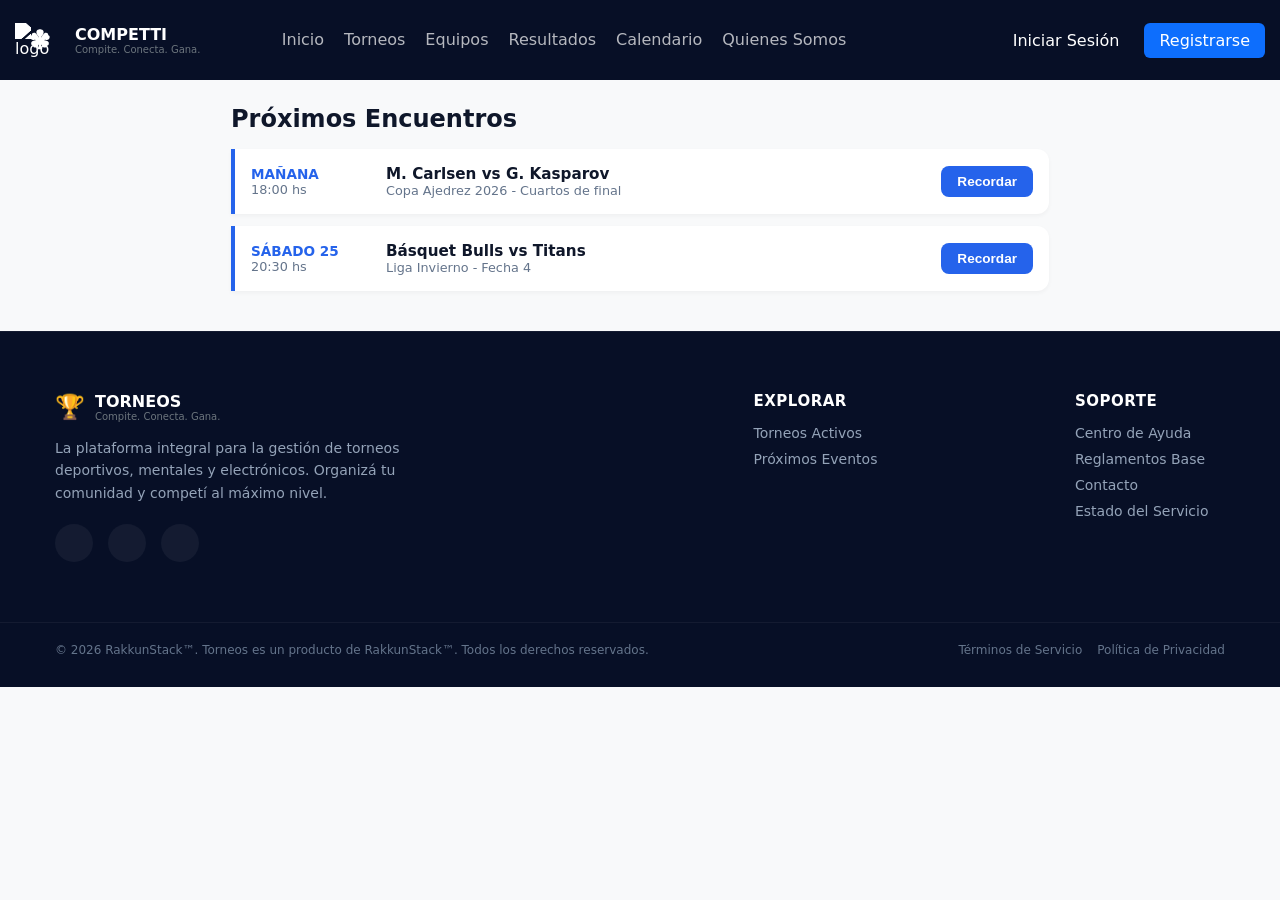
==== Competti/html-entrega/calendario.html @ 6dd1a41f "Ordenamiento" ====
<!DOCTYPE html>
<html lang="es">
<head>
    <meta charset="UTF-8">
    <meta name="viewport" content="width=device-width, initial-scale=1.0">
    <title>Próximos Encuentros</title>
    <script src="https://kit.fontawesome.com/3bd97052d9.js" crossorigin="anonymous"></script>
    <link rel="stylesheet" href="https://cdnjs.cloudflare.com/ajax/libs/hamburgers/1.2.1/hamburgers.min.css">
    <link rel="stylesheet" href="css/global.css">
    <link rel="stylesheet" href="css/navigation.css">
    <link rel="stylesheet" href="css/footer.css">
    <link rel="stylesheet" href="css/special-pages.css">
</head>
<body>

    <header class="main-header">
        <div class="header-container">

            <div class="logo">
                <img class="logoRueda" src="img/logoRueda.svg" alt="logo">
                <img class="logoTrebol" src="img/LogoTrebol.svg" alt="logo">
                <div class="logo-text">
                    <strong>COMPETTI</strong>
                    <span>Compite. Conecta. Gana.</span>
                </div>
            </div>

            <nav class="desktop-nav">
                <a class="a-btn" href="index.html">Inicio</a>
                <a class="a-btn" href="torneos.html">Torneos</a>
                <a class="a-btn" href="equipos.html">Equipos</a>
                <a class="a-btn" href="resultados.html">Resultados</a>
                <a class="a-btn" href="calendario.html">Calendario</a>
                <a class="a-btn" href="quienesSomos.html">Quienes Somos</a>
            </nav>

            <div class="header-actions">
                <a href="search.html">
                    <button class="icon-btn search-trigger"><i class="fa-solid fa-magnifying-glass"></i></button>
                </a>
                <button class="icon-btn theme-trigger"><i class="fa-regular fa-moon"></i></button>
                <a href="notificaciones.html">
                    <button class="icon-btn notification-btn"><i class="fa-regular fa-bell"></i></button>
                </a>
                <a href="profile.html">
                    <button class="icon-btn user-btn"><i class="fa-regular fa-user"></i></button>
                </a>

                <div class="auth-buttons">
                    <a href="login.html" class="btn-login">Iniciar Sesión</a>
                    <a href="register.html" class="btn-register">Registrarse</a>
                </div>

            </div>
        </div>
    </header>

    <button class="hamburger hamburger--emphatic" type="button">
        <span class="hamburger-box">
            <span class="hamburger-inner"></span>
        </span>
    </button>

    <div class="sidebar-overlay"></div>

    <aside class="mobile-sidebar">
        <div class="sidebar-header">
            <div class="logo">
                <span class="logo-icon">🏆</span>
                <div class="logo-text"><strong style="color: white;">TORNEOS</strong></div>
            </div>
        </div>
        <nav class="sidebar-nav">
            <a class="enlace-nav" href="index.html"><i class="fa-regular fa-home"></i>Inicio</a>
            <a class="enlace-nav" href="torneos.html"><i class="fa-regular fa-chess-knight"></i>Torneos</a>
            <a class="enlace-nav" href="equipos.html"><i class="fa-regular fa-handshake"></i>Equipos</a>
            <a class="enlace-nav" href="resultados.html"><i class="fa-regular fa-chart-bar"></i>Resultados</a>
            <a class="enlace-nav" href="calendario.html"><i class="fa-regular fa-calendar-alt"></i>Calendario</a>
            <a class="enlace-nav" href="quienesSomos.html"><i class="fa-regular fa-lightbulb"></i>Quienes Somos</a>
        </nav>
        <div class="sidebar-auth-mobile">
            <a href="login.html" class="btn-auth-mobile btn-login-mobile">
                <i class="fa-solid fa-right-to-bracket"></i> Iniciar sesión
            </a>
            <a href="register.html" class="btn-auth-mobile btn-register-mobile">
                <i class="fa-solid fa-user-plus"></i> Registrarse
            </a>
        </div>
    </aside>

    <main class="calendar-container">
        <div class="calendar-header">
            <h1>Próximos Encuentros</h1>
        </div>

        <div class="timeline">
            <div class="timeline-item">
                <div class="timeline-date">
                    <span class="day">Mañana</span>
                    <span class="time">18:00 hs</span>
                </div>
                <div class="timeline-info">
                    <div class="timeline-title">M. Carlsen vs G. Kasparov</div>
                    <div class="timeline-sub">Copa Ajedrez 2026 - Cuartos de final</div>
                </div>
                <button class="btn-remind"><i class="fa-regular fa-bell"></i> Recordar</button>
            </div>

            <div class="timeline-item">
                <div class="timeline-date">
                    <span class="day">Sábado 25</span>
                    <span class="time">20:30 hs</span>
                </div>
                <div class="timeline-info">
                    <div class="timeline-title">Básquet Bulls vs Titans</div>
                    <div class="timeline-sub">Liga Invierno - Fecha 4</div>
                </div>
                <button class="btn-remind"><i class="fa-regular fa-bell"></i> Recordar</button>
            </div>
        </div>
    </main>

    <footer class="main-footer">
        <div class="footer-container">

            <div class="footer-brand">
                <div class="logo">
                    <span class="logo-icon">🏆</span>
                    <div class="logo-text">
                        <strong style="color: white;">TORNEOS</strong>
                        <span>Compite. Conecta. Gana.</span>
                    </div>
                </div>
                <p class="brand-description">
                    La plataforma integral para la gestión de torneos deportivos, mentales y electrónicos. Organizá tu
                    comunidad y competí al máximo nivel.
                </p>
                <div class="footer-socials">
                    <a href="#" aria-label="X / Twitter"><i class="fa-brands fa-x-twitter"></i></a>
                    <a href="#" aria-label="Instagram"><i class="fa-brands fa-instagram"></i></a>
                    <a href="#" aria-label="Discord"><i class="fa-brands fa-discord"></i></a>
                </div>
            </div>

            <div class="footer-links-group">
                <div class="footer-col">
                    <h4>Explorar</h4>
                    <ul>
                        <li><a href="#">Torneos Activos</a></li>
                        <li><a href="#">Próximos Eventos</a></li>
                    </ul>
                </div>

                <div class="footer-col">
                    <h4>Soporte</h4>
                    <ul>
                        <li><a href="#">Centro de Ayuda</a></li>
                        <li><a href="#">Reglamentos Base</a></li>
                        <li><a href="#">Contacto</a></li>
                        <li><a href="#">Estado del Servicio</a></li>
                    </ul>
                </div>
            </div>

        </div>

        <div class="footer-bottom">
            <div class="footer-bottom-container">
                <p>&copy;
                    2026 RakkunStack&trade;. Torneos es un producto de RakkunStack&trade;. Todos los
                    derechos reservados.
                </p>
                <div class="footer-legal-links">
                    <a href="#">Términos de Servicio</a>
                    <a href="#">Política de Privacidad</a>
                </div>
            </div>
        </div>
    </footer>

    <script>
        const burgerMenu = document.querySelector('.hamburger');
        const sidebar = document.querySelector('.mobile-sidebar');
        const overlay = document.querySelector('.sidebar-overlay');
        const body = document.body;

        const toggleSidebar = () => {
            sidebar.classList.toggle('active');
            overlay.classList.toggle('active');
            body.classList.toggle('no-scroll');
            burgerMenu.classList.toggle('is-active');
        };

        burgerMenu.addEventListener('click', toggleSidebar);
        overlay.addEventListener('click', toggleSidebar);

        // Detecta en qué página estás y añade la clase sólida al icono
        document.querySelectorAll('.enlace-nav').forEach(enlace => {
            // Si el enlace coincide con la URL actual de la página
            if (enlace.href === window.location.href) {
                const icono = enlace.querySelector('i');

                // Intercambia las clases de Font Awesome
                icono.classList.remove('fa-regular');
                icono.classList.add('fa-solid');
            }
        });

    </script>

</body>
</html>
---- Competti/html-entrega/css/global.css ----
:root {
    --primary-color: #0d6efd;
    --primary-hover: #0b5ed7;
    --bg-dark: #070f26;
    --bg-light: #f8f9fa;
    --text-main: #212529;
    --text-muted: #6c757d;
    --white: #ffffff;
    --border-radius: 12px;
    --font-family: 'Lexend', sans-serif;
}

* {
    box-sizing: border-box;
    margin: 0;
    padding: 0;
}

body {
    font-family: system-ui, -apple-system, sans-serif;
    background-color: var(--bg-light);
    color: var(--text-main);
}

/* Agrega o corrige esto en tu archivo CSS global */
body.no-scroll {
    overflow: hidden;
    height: 100vh;
}

a {
    text-decoration: none;
    color: inherit;
}

.btn {
    display: inline-flex;
    align-items: center;
    gap: 8px;
    padding: 10px 20px;
    border-radius: var(--border-radius);
    font-weight: 600;
    border: none;
    cursor: pointer;
}

.btn-primary {
    background-color: var(--primary-color);
    color: var(--white);
    transition: 0.3s ease-in;
}

.btn-primary:hover {
    color: #fff;
    text-shadow:
        0 0 7px #fff,
        0 0 10px #fff,
        0 0 21px #fff,
        0 0 42px rgb(0, 162, 255),
        0 0 82px rgb(0, 162, 255),
        0 0 92px rgb(0, 162, 255),
        0 0 102px rgb(0, 162, 255),
        0 0 151px rgb(0, 162, 255);
}

.btn-secondary {
    background-color: rgba(255, 255, 255, 0.15);
    color: var(--white);
    border: 1px solid rgba(255, 255, 255, 0.3);
    transition: 0.3s ease-in;
}

.btn-secondary:hover {
    color: #fff;
    text-shadow:
        0 0 7px #fff,
        0 0 10px #fff,
        0 0 21px #fff,
        0 0 42px rgb(0, 162, 255),
        0 0 82px rgb(0, 162, 255),
        0 0 92px rgb(0, 162, 255),
        0 0 102px rgb(0, 162, 255),
        0 0 151px rgb(0, 162, 255);
}

@media (min-width: 992px) {
    body {
        padding-bottom: 0;
    }
}
---- Competti/html-entrega/css/navigation.css ----
/* MOBILE-FIRST NAVIGATION */
.main-header {
    background-color: var(--bg-dark);
    backdrop-filter: blur(10px);
    color: var(--white);
    padding: 15px;
    position: fixed;
    overflow: hidden;
    width: 100vw;
    top: 0;
    z-index: 500;
}

body {
    padding-top: 65px;
}

/* CONFIGURACIÓN MÓVIL DEL BOTÓN HAMBURGUESA */
.hamburger {
    position: fixed !important;
    top: 8px;
    left: 0px;
    z-index: 10001 !important;
    /* Por encima de los 1000 del sidebar */
    padding: 10px !important;
    display: inline-block;
    cursor: pointer;
    transition-property: opacity, filter;
    transition-duration: 0.15s;
    transition-timing-function: linear;
    font: inherit;
    color: inherit;
    text-transform: none;
    background-color: transparent !important;
    border: 0;
    margin: 0;
    transform: scale(0.75);
    overflow: visible;
    transition: left 0.3s ease, transform 0.15s linear !important;
}

/* Forzar que las barras de la hamburguesa y sus estados activos sean blancos */
.hamburger-inner,
.hamburger-inner::before,
.hamburger-inner::after {
    background-color: #ffffff !important;
}

.hamburger.is-active {
    /* 220px (Ancho de tu sidebar) + 10px de margen = 230px */
    left: 150px !important;
}

.header-container {
    display: flex;
    align-items: center;
    justify-content: space-between;
    padding-left: 50px;
    /* Espacio para que el logo móvil no tape al botón fixed */
}

.sidebar-toggle {
    display: none;
}

.logo {
    display: flex;
    align-items: center;
    gap: 10px;
}

.logo-icon {
    font-size: 24px;
}

.logo-text strong {
    display: block;
    font-size: 16px;
}

.logo-text span {
    font-size: 10px;
    color: var(--text-muted);
    display: none;
}

.desktop-nav,
.auth-buttons,
.search-trigger,
.theme-trigger,
.desktop-only {
    display: none;
}

.icon-btn {
    background: none;
    border: none;
    color: var(--white);
    font-size: 20px;
}

.a-btn {
    display: inline-block;
    color: #000;
    text-decoration: none;
    transition: transform .3s;
    /* <--- Transición para el botón */
}

.a-btn::after {
    content: '';
    display: block;
    width: 100%;
    /* <--- Ya mide el 100% */
    height: 2px;
    background: #ffffff;
    opacity: 0;
    /* <--- Invisible al inicio */
    transition: opacity .3s;
}

.a-btn:hover {
    transform: translateY(-3px);
    /* <--- Eleva el texto */
}

.a-btn:hover::after {
    opacity: 1;
    /* <--- Muestra la raya */
}

/* SIDEBAR MÓVIL */
.sidebar-overlay {
    position: fixed;
    top: 0;
    left: 0;
    width: 100vw;
    height: 100vh;
    background: rgba(0, 0, 0, 0.75);
    z-index: 998;
    opacity: 0;
    pointer-events: none;
    transition: opacity 0.3s;
}

.sidebar-overlay.active {
    opacity: 1;
    pointer-events: auto;
}

.mobile-sidebar {
    position: fixed;
    top: 0;
    left: -240px;
    width: 220px;
    height: 100vh;
    background: var(--bg-dark);
    z-index: 1000;
    padding: 20px;
    padding-top: 15px;
    /* Añadido espacio superior para que el contenido no quede detrás del botón fixed */
    transition: left 0.3s ease;
    display: flex;
    flex-direction: column;
    overflow-y: auto;
    overscroll-behavior: contain;
}

.mobile-sidebar.active {
    left: 0;
}

.sidebar-header {
    display: flex;
    justify-content: space-between;
    margin-bottom: 30px;
}

.sidebar-nav {
    flex-grow: 1;
    margin-bottom: 20px;
}

.sidebar-nav a {
    display: flex;
    align-items: center;
    gap: 15px;
    color: rgba(255, 255, 255, 0.8);
    padding: 12px 0;
    border-bottom: 1px solid rgba(255, 255, 255, 0.05);
}

/* BOTONES DE AUTENTICACIÓN EN SIDEBAR (MOBILE) */
.sidebar-auth-mobile {
    display: flex;
    flex-direction: column;
    gap: 10px;
    padding-top: 20px;
    border-top: 1px solid rgba(255, 255, 255, 0.1);
}

.btn-auth-mobile {
    display: flex;
    align-items: center;
    justify-content: center;
    gap: 10px;
    width: 100%;
    padding: 12px;
    border-radius: 8px;
    font-size: 14px;
    font-weight: 600;
    transition: all 0.2s ease;
}

.btn-login-mobile {
    color: #ffffff;
    background-color: rgba(255, 255, 255, 0.05);
    border: 1px solid rgba(255, 255, 255, 0.15);
}

.btn-login-mobile:active {
    background-color: rgba(255, 255, 255, 0.1);
}

.btn-register-mobile {
    color: #ffffff;
    background-color: var(--primary-color, #0d6efd);
}

.btn-register-mobile:active {
    background-color: var(--primary-hover, #0b5ed7);
}

.logoTrebol {
    width: 35px;
    filter: brightness(0) invert(1);
    z-index: 5;
}

.logoRueda {
    position: absolute;
    width: 35px;
    filter: brightness(0) invert(1);
    transition: transform 2s ease;
    z-index: 6;
}

.logoRueda:hover {
    transform: rotate(360deg);
}

/* VISTA ESCRITORIO (RESPONSIVE) */
@media (min-width: 992px) {
    .main-header {
        overflow: hidden;
        position: fixed;
    }

    .logoTrebol, .logoRueda {
        width: 50px;
    }

    .hamburger {
        display: none !important;
    }

    .header-container {
        padding-left: 0;
        /* Quitamos el espacio de resguardo del botón móvil */
    }

    .desktop-nav,
    .auth-buttons,
    .search-trigger,
    .theme-trigger,
    .desktop-only {
        display: flex;
    }

    .logo-text span {
        display: block;
    }

    .desktop-nav {
        gap: 20px;
    }

    .desktop-nav a {
        color: rgba(255, 255, 255, 0.7);
        font-weight: 500;
    }

    .desktop-nav a:hover {
        color: var(--white);
    }

    .header-actions {
        display: flex;
        align-items: center;
        gap: 15px;
    }

    .auth-buttons {
        gap: 10px;
        margin-left: 10px;
    }

    .btn-login {
        color: var(--white);
        padding: 8px 15px;
        transition: 0.3s ease-in;
    }

    .btn-login:hover {
        color: #fff;
        text-shadow:
            0 0 7px #fff,
            0 0 10px #fff,
            0 0 21px #fff,
            0 0 42px rgb(0, 162, 255),
            0 0 82px rgb(0, 162, 255),
            0 0 92px rgb(0, 162, 255),
            0 0 102px rgb(0, 162, 255),
            0 0 151px rgb(0, 162, 255);
    }

    .btn-register {
        background-color: var(--primary-color);
        color: var(--white);
        padding: 8px 15px;
        border-radius: 6px;
        transition: 0.3s ease-in;
    }

    .btn-register:hover {
        color: #fff;
        text-shadow:
            0 0 7px #fff,
            0 0 10px #fff,
            0 0 21px #fff,
            0 0 42px rgb(0, 162, 255),
            0 0 82px rgb(0, 162, 255),
            0 0 92px rgb(0, 162, 255),
            0 0 102px rgb(0, 162, 255),
            0 0 151px rgb(0, 162, 255);
    }
}
---- Competti/html-entrega/css/footer.css ----
/* ==========================================================================
   ESTILOS BASE / VISTA MÓVIL (Mobile-First)
   ========================================================================== */

.main-footer {
    background-color: #070f26; /* Mismo azul oscuro del Hero/Header */
    color: #b0b7c7;
    padding: 40px 20px 80px 20px; /* Padding extra abajo para que la bottom-nav no tape el texto en móvil */
    border-top: 1px solid rgba(255, 255, 255, 0.05);
    font-size: 14px;
}

.footer-container {
    display: flex;
    flex-direction: column;
    gap: 35px;
}

/* Sección de la Marca */
.footer-brand .logo {
    display: flex;
    align-items: center;
    gap: 10px;
    margin-bottom: 15px;
}
.footer-brand .logo-text span {
    font-size: 10px;
    color: #6c757d;
    display: block;
}
.brand-description {
    line-height: 1.6;
    margin-bottom: 20px;
    color: #94a3b8;
}

/* Redes Sociales */
.footer-socials {
    display: flex;
    gap: 15px;
}
.footer-socials a {
    display: flex;
    align-items: center;
    justify-content: center;
    width: 38px;
    height: 38px;
    background-color: rgba(255, 255, 255, 0.05);
    border-radius: 50%;
    color: var(--white, #ffffff);
    font-size: 18px;
    transition: all 0.2s ease;
}
.footer-socials a:hover {
    background-color: var(--primary-color, #0d6efd);
    transform: translateY(-2px);
}

/* Grupos de Enlaces */
.footer-links-group {
    display: grid;
    grid-template-columns: repeat(2, 1fr); /* Dos columnas simétricas en móvil */
    gap: 20px;
}
.footer-col h4 {
    color: var(--white, #ffffff);
    font-size: 15px;
    font-weight: 700;
    margin-bottom: 15px;
    text-transform: uppercase;
    letter-spacing: 0.5px;
}
.footer-col ul {
    list-style: none;
    padding: 0;
}
.footer-col ul li {
    margin-bottom: 10px;
}
.footer-col ul li a {
    color: #94a3b8;
    transition: color 0.2s ease;
}
.footer-col ul li a:hover {
    color: var(--primary-color, #0d6efd);
}

/* Sección inferior de Copyright */
.footer-bottom {
    margin-top: 40px;
    padding-top: 20px;
    border-top: 1px solid rgba(255, 255, 255, 0.05);
    font-size: 12px;
    color: #64748b;
}
.footer-bottom-container {
    display: flex;
    flex-direction: column;
    gap: 10px;
    text-align: center;
}
.footer-legal-links {
    display: flex;
    justify-content: center;
    gap: 15px;
}
.footer-legal-links a:hover {
    color: #94a3b8;
}


/* ==========================================================================
   VISTA ESCRITORIO (Media query pantallas grandes)
   ========================================================================== */

@media (min-width: 992px) {
    .main-footer {
        padding: 60px 0 30px 0; /* Volvemos a un padding normal porque ya no hay bottom-nav */
    }
    
    .footer-container {
        max-width: 1200px;
        margin: 0 auto;
        padding: 0 15px;
        display: grid;
        grid-template-columns: 1.5fr 2fr; /* El branding ocupa una parte y los links el resto */
        gap: 80px;
    }

    .footer-brand .brand-description {
        max-width: 360px; /* Evita que el texto de la marca se estire infinitamente */
    }

    .footer-links-group {
        grid-template-columns: repeat(2, 1fr);
        justify-items: end; /* Alinea las listas de links elegantemente a la derecha */
    }
    
    .footer-col {
        min-width: 150px;
    }

    .footer-bottom {
        margin-top: 60px;
    }
    .footer-bottom-container {
        max-width: 1200px;
        margin: 0 auto;
        padding: 0 15px;
        flex-direction: row;
        justify-content: space-between;
        text-align: left;
    }
}
---- Competti/html-entrega/css/special-pages.css ----
/* ============================================================
   ESTILOS MOBILE-FIRST PARA: QUIÉNES SOMOS, RESULTADOS Y CALENDARIO
   ============================================================ */

/* ------------------------------------------------------------
   1. PÁGINA: QUIÉNES SOMOS (.about-container)
   ------------------------------------------------------------ */
.about-container {
    width: 100%;
    max-width: 1000px;
    margin: 20px auto;
    padding: 0 16px;
    box-sizing: border-box;
}

/* En móvil ocupa todo el ancho y reduce paddings */
.about-hero {
    text-align: center;
    background: linear-gradient(135deg, #1e293b 0%, #0f172a 100%);
    color: #ffffff;
    padding: 24px 16px;
    border-radius: 12px;
    margin-bottom: 20px;
}

.about-hero h1 {
    font-size: 1.5rem;
    margin-bottom: 10px;
}

.about-hero p {
    color: #94a3b8;
    font-size: 0.9rem;
    line-height: 1.5;
}

/* Grid Mobile-First: 1 columna por defecto */
.about-grid {
    display: grid;
    grid-template-columns: 1fr;
    gap: 16px;
}

.about-card {
    background: #ffffff;
    border: 1px solid #e2e8f0;
    border-radius: 12px;
    padding: 20px;
    box-shadow: 0 2px 4px rgba(0,0,0,0.04);
}

.about-icon-wrapper {
    width: 44px;
    height: 44px;
    border-radius: 10px;
    display: flex;
    align-items: center;
    justify-content: center;
    font-size: 1.25rem;
    margin-bottom: 12px;
}

.icon-blue { background: #e0f2fe; color: #0284c7; }
.icon-clock { background: #fef3c7; color: #d97706; }
.icon-support { background: #dcfce7; color: #16a34a; }

.about-card h3 {
    font-size: 1.1rem;
    color: #0f172a;
    margin-bottom: 6px;
}

.about-card p {
    color: #64748b;
    font-size: 0.875rem;
    line-height: 1.4;
}


/* ------------------------------------------------------------
   2. PÁGINA: RESULTADOS (.results-container)
   ------------------------------------------------------------ */
.results-container {
    width: 100%;
    max-width: 800px;
    margin: 20px auto;
    padding: 0 16px;
    box-sizing: border-box;
}

.results-header h1 {
    font-size: 1.5rem;
    color: #0f172a;
    font-weight: 800;
    margin-bottom: 16px;
}

.results-list {
    display: flex;
    flex-direction: column;
    gap: 12px;
}

.match-card {
    background: #ffffff;
    border: 1px solid #e2e8f0;
    border-radius: 12px;
    padding: 16px;
    display: flex;
    flex-direction: column;
    gap: 12px;
}

.match-category {
    font-size: 0.75rem;
    text-transform: uppercase;
    letter-spacing: 0.05em;
    color: #64748b;
    font-weight: 700;
}

/* En Móvil: Los equipos y el marcador se adaptan apilados si es necesario */
.match-teams {
    display: flex;
    flex-direction: column;
    align-items: center;
    gap: 8px;
}

.team {
    display: flex;
    align-items: center;
    gap: 8px;
    font-size: 0.95rem;
    font-weight: 700;
    color: #0f172a;
    width: 100%;
    justify-content: center;
}

.match-score {
    background: #f1f5f9;
    padding: 4px 12px;
    border-radius: 12px;
    font-weight: 800;
    font-size: 1rem;
    color: #0f172a;
}


/* ------------------------------------------------------------
   3. PÁGINA: CALENDARIO (.calendar-page)
   ------------------------------------------------------------ */
.calendar-container {
    width: 100%;
    max-width: 850px;
    margin: 20px auto;
    padding: 0 16px;
    box-sizing: border-box;
}

.calendar-header h1 {
    font-size: 1.5rem;
    color: #0f172a;
    margin-bottom: 16px;
}

.timeline {
    display: flex;
    flex-direction: column;
    gap: 12px;
}

/* En Móvil: La tarjeta se organiza verticalmente */
.timeline-item {
    display: flex;
    flex-direction: column;
    align-items: flex-start;
    gap: 10px;
    background: #ffffff;
    border-left: 4px solid #2563eb;
    border-radius: 0 12px 12px 0;
    padding: 16px;
    box-shadow: 0 2px 4px rgba(0, 0, 0, 0.04);
}

.timeline-date {
    display: flex;
    gap: 8px;
    align-items: baseline;
}

.timeline-date .day {
    font-size: 0.85rem;
    font-weight: 700;
    color: #2563eb;
    text-transform: uppercase;
}

.timeline-date .time {
    font-size: 0.8rem;
    color: #64748b;
}

.timeline-info {
    width: 100%;
}

.timeline-title {
    font-size: 0.95rem;
    font-weight: 700;
    color: #0f172a;
}

.timeline-sub {
    font-size: 0.8rem;
    color: #64748b;
}

.btn-remind {
    width: 100%; /* Botón ancho completo en móvil para fácil toque */
    background: #2563eb;
    color: #ffffff;
    border: none;
    padding: 10px;
    border-radius: 8px;
    font-size: 0.85rem;
    font-weight: 600;
    cursor: pointer;
    text-align: center;
}


/* ============================================================
   MEDIA QUERIES: ADAPTACIÓN A PANTALLAS GRANDES (TABLET / PC)
   ============================================================ */
@media (min-width: 640px) {

    .about-container,
    .results-container,
    .calendar-container {
        margin: 40px auto;
    }

    .about-hero {
        padding: 40px 20px;
    }

    .about-hero h1 {
        font-size: 2rem;
    }

    /* En escritorio pasan a ser tarjetas en columnas */
    .about-grid {
        grid-template-columns: repeat(3, 1fr);
    }

    /* En escritorio los partidos se leen: Local - Marcador - Visitante */
    .match-teams {
        flex-direction: row;
        justify-content: space-between;
    }

    .team {
        width: auto;
        justify-content: flex-start;
    }

    .team.away {
        justify-content: flex-end;
    }

    .match-score {
        padding: 6px 16px;
        font-size: 1.1rem;
    }

    /* En escritorio el evento en el calendario es una sola fila horizontal */
    .timeline-item {
        flex-direction: row;
        align-items: center;
    }

    .timeline-date {
        flex-direction: column;
        gap: 0;
        min-width: 110px;
    }

    .timeline-info {
        flex-grow: 1;
        padding: 0 15px;
    }

    .btn-remind {
        width: auto; /* Ancho normal del botón */
        padding: 8px 16px;
    }
}
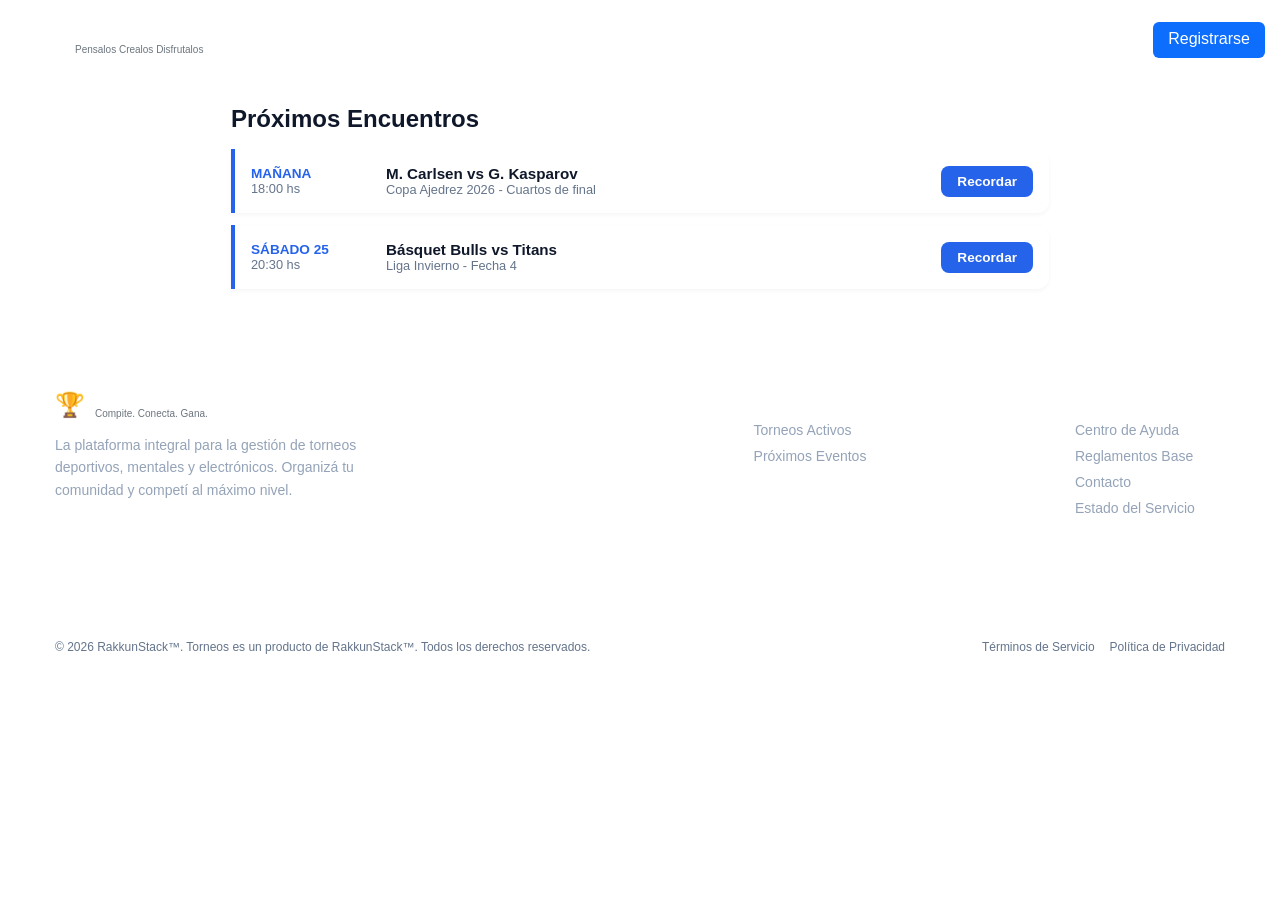
==== commit 932ba619: "Transparencia y fondo en todos los html" ====
--- a/Competti/html-entrega/calendario.html
+++ b/Competti/html-entrega/calendario.html
@@ -21,7 +21,7 @@
                 <img class="logoTrebol" src="img/LogoTrebol.svg" alt="logo">
                 <div class="logo-text">
                     <strong>COMPETTI</strong>
-                    <span>Compite. Conecta. Gana.</span>
+                    <span>Pensalos Crealos Disfrutalos</span>
                 </div>
             </div>
 
--- a/Competti/html-entrega/css/global.css
+++ b/Competti/html-entrega/css/global.css
@@ -1,13 +1,17 @@
+@import url('https://googleapis.com');
+
 :root {
-    --primary-color: #0d6efd;
-    --primary-hover: #0b5ed7;
-    --bg-dark: #070f26;
-    --bg-light: #f8f9fa;
-    --text-main: #212529;
-    --text-muted: #6c757d;
-    --white: #ffffff;
-    --border-radius: 12px;
-    --font-family: 'Lexend', sans-serif;
+    --primary-color: #0d6dfd; /* Color primario */
+    --primary-hover: #0b5ed7; /* Color primario hover */
+    --bg-dark: ; /* Fondos oscuros */
+    --bg-light: #b9efff; /* Fondos claros */
+    --text-main: #ffffff; /* Textos principales */
+    --text-muted: #6c757d; /* Texto "muteado" */
+    --button-primary: #0d6efd; /* Botón primario */
+    --button-secondary: #ffffff26; /* Botón secundario */
+    --white: #ffffff; /* Color blanco */
+    --border-radius: 12px; /* Radio de borde */
+    --border-color: #dee2e6; /* Color de borde */
 }
 
 * {
@@ -17,9 +21,21 @@
 }
 
 body {
-    font-family: system-ui, -apple-system, sans-serif;
-    background-color: var(--bg-light);
-    color: var(--text-main);
+    font-family: 'Lexend', sans-serif;
+    position: relative;
+    min-height: 100vh;
+}
+
+body::before {
+    content: '';
+    position: fixed;
+    top: 0;
+    left: 0;
+    width: 100%;
+    height: 100%;
+    z-index: -1;
+    background: url('https://i.gifer.com/Cal.gif') center/cover no-repeat;
+    filter: invert(12%) sepia(60%) saturate(500%) hue-rotate(170deg) brightness(65%) contrast(120%);
 }
 
 /* Agrega o corrige esto en tu archivo CSS global */
@@ -33,20 +49,17 @@
     color: inherit;
 }
 
-.btn {
+.btn-primary {
+    background: rgba(255, 255, 255, 0.15);
+    color: var(--white);
     display: inline-flex;
     align-items: center;
     gap: 8px;
     padding: 10px 20px;
     border-radius: var(--border-radius);
     font-weight: 600;
-    border: none;
+    border: inset 1px rgba(255, 255, 255, 0.2);
     cursor: pointer;
-}
-
-.btn-primary {
-    background-color: var(--primary-color);
-    color: var(--white);
     transition: 0.3s ease-in;
 }
 
@@ -61,12 +74,19 @@
         0 0 92px rgb(0, 162, 255),
         0 0 102px rgb(0, 162, 255),
         0 0 151px rgb(0, 162, 255);
-}
+} 
 
 .btn-secondary {
-    background-color: rgba(255, 255, 255, 0.15);
+    background: rgba(255, 255, 255, 0.07);
     color: var(--white);
-    border: 1px solid rgba(255, 255, 255, 0.3);
+    display: inline-flex;
+    align-items: center;
+    gap: 8px;
+    padding: 10px 20px;
+    border-radius: var(--border-radius);
+    font-weight: 600;
+    border: inset 1px rgba(255, 255, 255, 0.2);
+    cursor: pointer;
     transition: 0.3s ease-in;
 }
 
@@ -81,9 +101,9 @@
         0 0 92px rgb(0, 162, 255),
         0 0 102px rgb(0, 162, 255),
         0 0 151px rgb(0, 162, 255);
-}
+} 
 
-@media (min-width: 992px) {
+@media (min-width: 1200px) {
     body {
         padding-bottom: 0;
     }
--- a/Competti/html-entrega/css/navigation.css
+++ b/Competti/html-entrega/css/navigation.css
@@ -1,11 +1,9 @@
 /* MOBILE-FIRST NAVIGATION */
 .main-header {
-    background-color: var(--bg-dark);
     backdrop-filter: blur(10px);
     color: var(--white);
     padding: 15px;
     position: fixed;
-    overflow: hidden;
     width: 100vw;
     top: 0;
     z-index: 500;
@@ -21,7 +19,6 @@
     top: 8px;
     left: 0px;
     z-index: 10001 !important;
-    /* Por encima de los 1000 del sidebar */
     padding: 10px !important;
     display: inline-block;
     cursor: pointer;
@@ -104,29 +101,24 @@
     color: #000;
     text-decoration: none;
     transition: transform .3s;
-    /* <--- Transición para el botón */
 }
 
 .a-btn::after {
     content: '';
     display: block;
     width: 100%;
-    /* <--- Ya mide el 100% */
     height: 2px;
     background: #ffffff;
     opacity: 0;
-    /* <--- Invisible al inicio */
     transition: opacity .3s;
 }
 
 .a-btn:hover {
     transform: translateY(-3px);
-    /* <--- Eleva el texto */
 }
 
 .a-btn:hover::after {
     opacity: 1;
-    /* <--- Muestra la raya */
 }
 
 /* SIDEBAR MÓVIL */
@@ -154,11 +146,10 @@
     left: -240px;
     width: 220px;
     height: 100vh;
-    background: var(--bg-dark);
+    backdrop-filter: blur(10px);
     z-index: 1000;
     padding: 20px;
     padding-top: 15px;
-    /* Añadido espacio superior para que el contenido no quede detrás del botón fixed */
     transition: left 0.3s ease;
     display: flex;
     flex-direction: column;
@@ -224,11 +215,11 @@
 
 .btn-register-mobile {
     color: #ffffff;
-    background-color: var(--primary-color, #0d6efd);
+    background-color: var(--primary-color);
 }
 
 .btn-register-mobile:active {
-    background-color: var(--primary-hover, #0b5ed7);
+    background-color: var(--primary-hover);
 }
 
 .logoTrebol {
@@ -252,8 +243,9 @@
 /* VISTA ESCRITORIO (RESPONSIVE) */
 @media (min-width: 992px) {
     .main-header {
-        overflow: hidden;
         position: fixed;
+        
+        
     }
 
     .logoTrebol, .logoRueda {
@@ -266,7 +258,10 @@
 
     .header-container {
         padding-left: 0;
-        /* Quitamos el espacio de resguardo del botón móvil */
+    }
+
+    .desktop-nav {
+        backdrop-filter: blur(50px) grayscale(180%);
     }
 
     .desktop-nav,
@@ -286,8 +281,8 @@
     }
 
     .desktop-nav a {
-        color: rgba(255, 255, 255, 0.7);
-        font-weight: 500;
+        color: var(--text-main);
+        font-weight: 600;
     }
 
     .desktop-nav a:hover {
@@ -306,22 +301,11 @@
     }
 
     .btn-login {
+        background-color: var(--button-secondary);
+        border: 1px solid rgba(255, 255, 255, 0.3);
         color: var(--white);
         padding: 8px 15px;
         transition: 0.3s ease-in;
-    }
-
-    .btn-login:hover {
-        color: #fff;
-        text-shadow:
-            0 0 7px #fff,
-            0 0 10px #fff,
-            0 0 21px #fff,
-            0 0 42px rgb(0, 162, 255),
-            0 0 82px rgb(0, 162, 255),
-            0 0 92px rgb(0, 162, 255),
-            0 0 102px rgb(0, 162, 255),
-            0 0 151px rgb(0, 162, 255);
     }
 
     .btn-register {
@@ -332,16 +316,4 @@
         transition: 0.3s ease-in;
     }
 
-    .btn-register:hover {
-        color: #fff;
-        text-shadow:
-            0 0 7px #fff,
-            0 0 10px #fff,
-            0 0 21px #fff,
-            0 0 42px rgb(0, 162, 255),
-            0 0 82px rgb(0, 162, 255),
-            0 0 92px rgb(0, 162, 255),
-            0 0 102px rgb(0, 162, 255),
-            0 0 151px rgb(0, 162, 255);
-    }
 }
--- a/Competti/html-entrega/css/footer.css
+++ b/Competti/html-entrega/css/footer.css
@@ -3,7 +3,7 @@
    ========================================================================== */
 
 .main-footer {
-    background-color: #070f26; /* Mismo azul oscuro del Hero/Header */
+    backdrop-filter: blur(10px);
     color: #b0b7c7;
     padding: 40px 20px 80px 20px; /* Padding extra abajo para que la bottom-nav no tape el texto en móvil */
     border-top: 1px solid rgba(255, 255, 255, 0.05);
